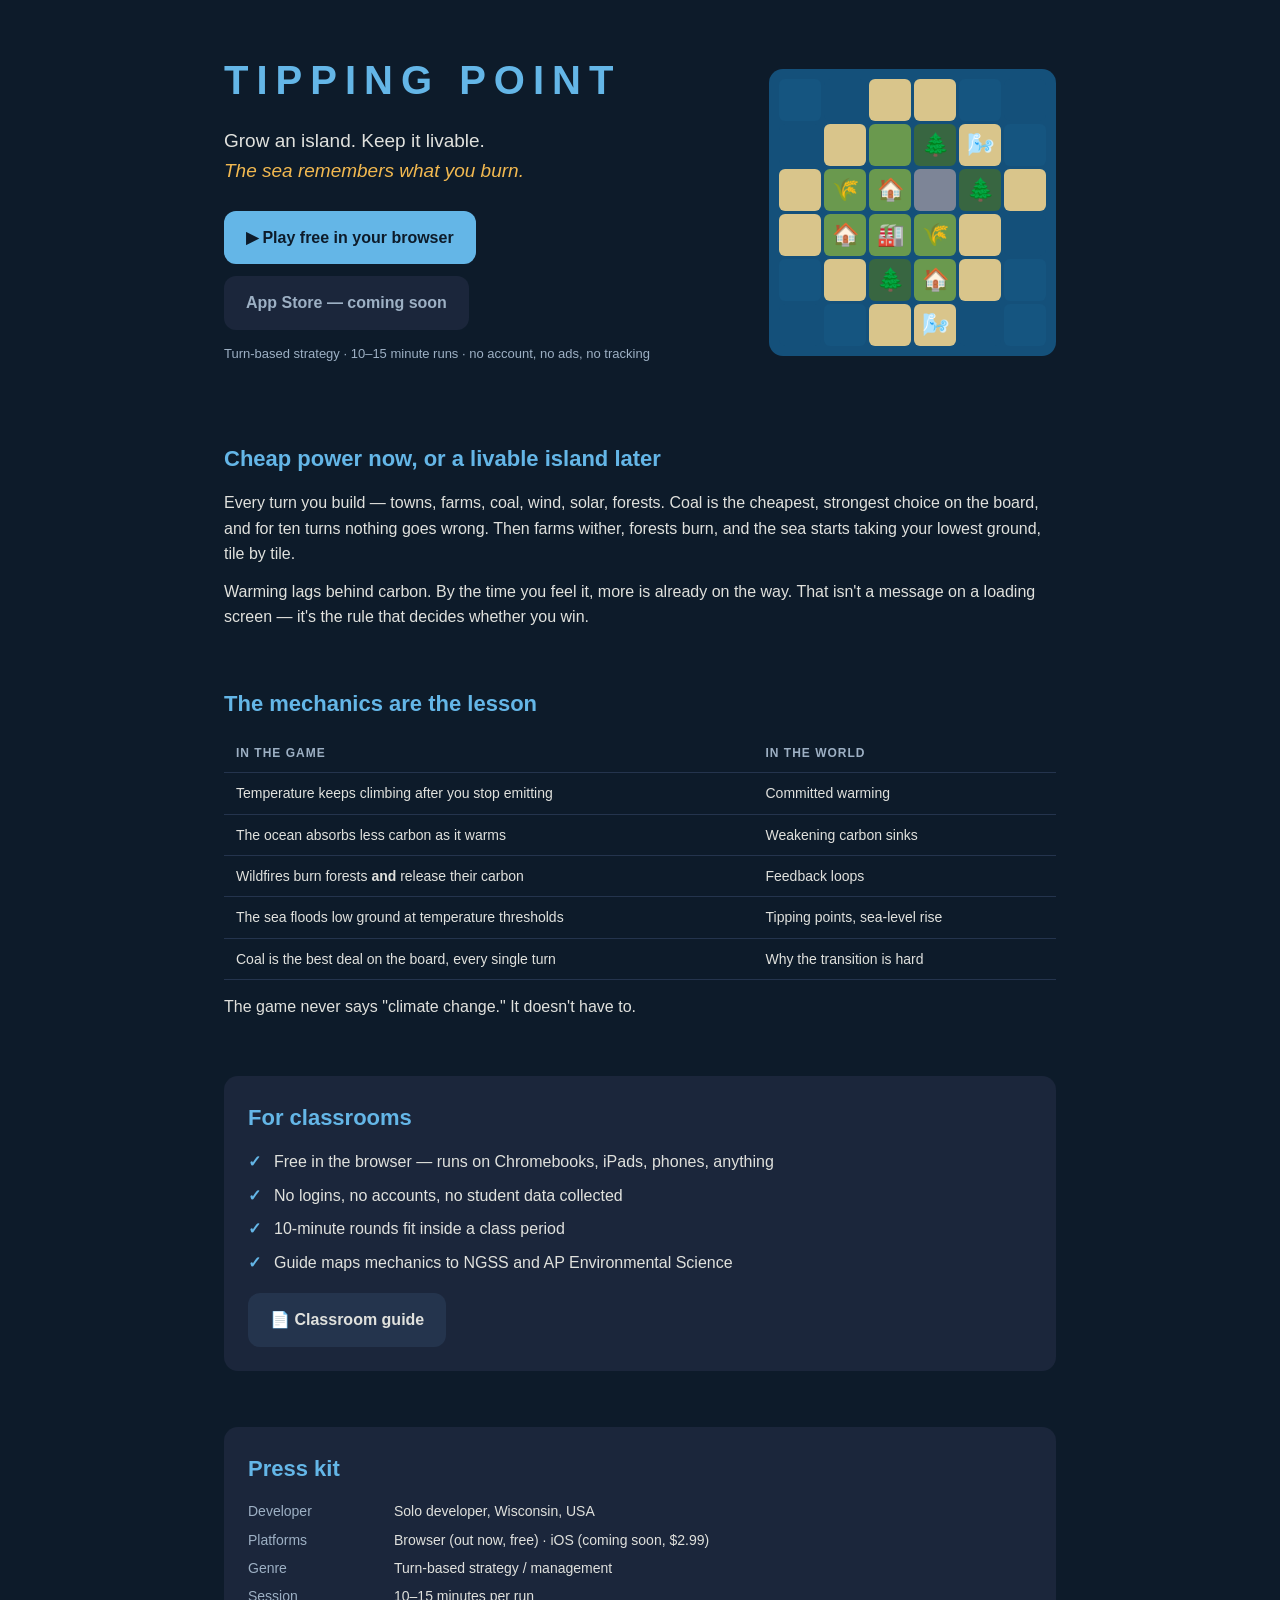
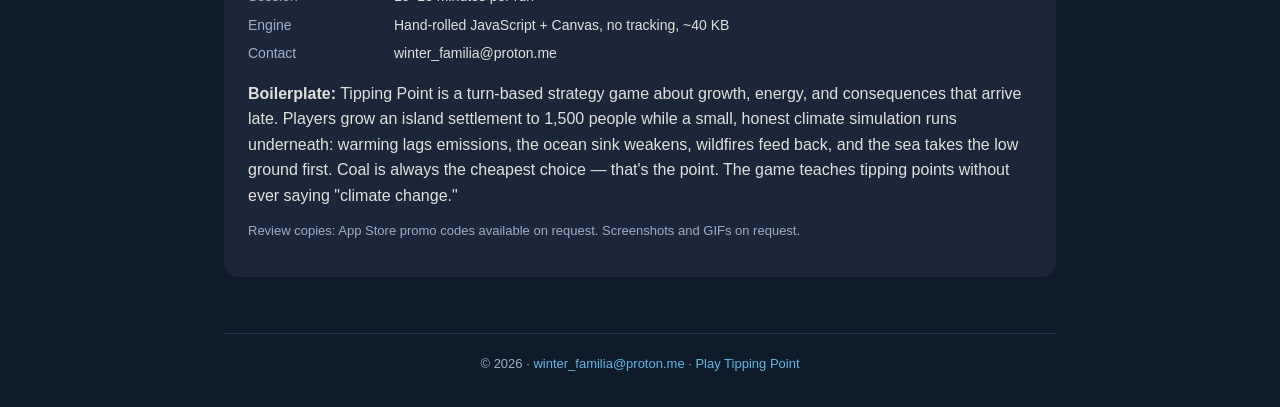
==== index.html @ 94456a1c "Tipping Point: playable game, landing page, classroom guide Turn-based island strategy game teaching" ====
<!DOCTYPE html>
<html lang="en">
<head>
<meta charset="UTF-8">
<meta name="viewport" content="width=device-width, initial-scale=1">
<title>Tipping Point — a strategy game where the sea remembers what you burn</title>
<meta name="description" content="A free turn-based island strategy game about growth, energy, and consequences that arrive late. Play in your browser — no account, no downloads, no ads.">
<meta property="og:title" content="Tipping Point">
<meta property="og:description" content="Grow an island. Keep it livable. The sea remembers what you burn.">
<meta property="og:type" content="website">
<link rel="icon" href="data:image/svg+xml,<svg xmlns=%22http://www.w3.org/2000/svg%22 viewBox=%220 0 100 100%22><text y=%22.9em%22 font-size=%2290%22>🏝️</text></svg>">
<style>
* { margin: 0; padding: 0; box-sizing: border-box; }
:root {
  --bg: #0d1b2a; --panel: #1b263b; --panel2: #24344d;
  --text: #e0e1dd; --dim: #9db0c4; --accent: #64b6e7; --warn: #f2b950;
  --ocean: #14507a; --coast: #d9c58b; --grass: #6a994e; --forest: #386641; --hill: #7d8597;
}
body {
  background: var(--bg); color: var(--text);
  font-family: -apple-system, "Segoe UI", Roboto, sans-serif;
  line-height: 1.6;
}
main { max-width: 880px; margin: 0 auto; padding: 48px 24px 32px; }
section { margin-bottom: 56px; }
h1 { font-size: 40px; letter-spacing: 8px; font-weight: 800; color: var(--accent); }
h2 { font-size: 22px; color: var(--accent); margin-bottom: 14px; }
p { margin-bottom: 12px; }
em { color: var(--warn); font-style: italic; }

.hero { display: flex; gap: 40px; align-items: center; flex-wrap: wrap; margin-bottom: 64px; }
.hero-text { flex: 1 1 380px; }
.tag { font-size: 19px; margin: 14px 0 24px; }
.cta { display: flex; gap: 12px; flex-wrap: wrap; margin-bottom: 14px; }
.btn {
  display: inline-block; padding: 14px 22px; border-radius: 12px; font-weight: 800;
  font-size: 16px; text-decoration: none; cursor: pointer;
}
.btn.play { background: var(--accent); color: #0d1b2a; }
.btn.play:hover { filter: brightness(1.1); }
.btn.soon { background: var(--panel); color: var(--dim); cursor: default; font-weight: 600; }
.btn.ghost { background: var(--panel2); color: var(--text); }
.fine { font-size: 13px; color: var(--dim); }

.island {
  flex: 0 0 auto; display: grid; grid-template-columns: repeat(6, 42px);
  gap: 3px; padding: 10px; background: var(--ocean); border-radius: 14px;
}
.island .t { width: 42px; height: 42px; border-radius: 6px; background: var(--ocean);
  display: flex; align-items: center; justify-content: center; font-size: 22px; }
.island .o  { background: #155580; }
.island .o2 { background: var(--ocean); }
.island .c  { background: var(--coast); }
.island .g  { background: var(--grass); }
.island .f  { background: var(--forest); }
.island .h  { background: var(--hill); }

table { border-collapse: collapse; width: 100%; font-size: 14px; }
th, td { text-align: left; padding: 9px 12px; border-bottom: 1px solid var(--panel2); }
th { color: var(--dim); font-weight: 600; font-size: 12px; text-transform: uppercase; letter-spacing: 1px; }

ul.checks { list-style: none; margin-bottom: 18px; }
ul.checks li { padding-left: 26px; position: relative; margin-bottom: 8px; }
ul.checks li::before { content: "✓"; position: absolute; left: 0; color: var(--accent); font-weight: 800; }

.card { background: var(--panel); border-radius: 14px; padding: 24px; }
dl.facts { display: grid; grid-template-columns: 130px 1fr; gap: 6px 16px; font-size: 14px; margin-bottom: 16px; }
dl.facts dt { color: var(--dim); }

footer { border-top: 1px solid var(--panel2); padding-top: 20px; font-size: 13px; color: var(--dim); text-align: center; }
footer a { color: var(--accent); text-decoration: none; }
</style>
</head>
<body>
<main>
  <section class="hero">
    <div class="hero-text">
      <h1>TIPPING POINT</h1>
      <p class="tag">Grow an island. Keep it livable.<br><em>The sea remembers what you burn.</em></p>
      <div class="cta">
        <a class="btn play" href="play/">▶ Play free in your browser</a>
        <span class="btn soon"> App Store — coming soon</span>
      </div>
      <p class="fine">Turn-based strategy · 10–15 minute runs · no account, no ads, no tracking</p>
    </div>
    <div class="island" aria-hidden="true">
      <div class="t o"></div><div class="t o2"></div><div class="t c"></div><div class="t c"></div><div class="t o"></div><div class="t o2"></div>
      <div class="t o2"></div><div class="t c"></div><div class="t g"></div><div class="t f">🌲</div><div class="t c">🌬️</div><div class="t o"></div>
      <div class="t c"></div><div class="t g">🌾</div><div class="t g">🏠</div><div class="t h"></div><div class="t f">🌲</div><div class="t c"></div>
      <div class="t c"></div><div class="t g">🏠</div><div class="t g">🏭</div><div class="t g">🌾</div><div class="t c"></div><div class="t o2"></div>
      <div class="t o"></div><div class="t c"></div><div class="t f">🌲</div><div class="t g">🏠</div><div class="t c"></div><div class="t o"></div>
      <div class="t o2"></div><div class="t o"></div><div class="t c"></div><div class="t c">🌬️</div><div class="t o2"></div><div class="t o"></div>
    </div>
  </section>

  <section>
    <h2>Cheap power now, or a livable island later</h2>
    <p>Every turn you build — towns, farms, coal, wind, solar, forests. Coal is the cheapest, strongest
    choice on the board, and for ten turns nothing goes wrong. Then farms wither, forests burn,
    and the sea starts taking your lowest ground, tile by tile.</p>
    <p>Warming lags behind carbon. By the time you feel it, more is already on the way. That isn't a
    message on a loading screen — it's the rule that decides whether you win.</p>
  </section>

  <section>
    <h2>The mechanics are the lesson</h2>
    <table>
      <tr><th>In the game</th><th>In the world</th></tr>
      <tr><td>Temperature keeps climbing after you stop emitting</td><td>Committed warming</td></tr>
      <tr><td>The ocean absorbs less carbon as it warms</td><td>Weakening carbon sinks</td></tr>
      <tr><td>Wildfires burn forests <b>and</b> release their carbon</td><td>Feedback loops</td></tr>
      <tr><td>The sea floods low ground at temperature thresholds</td><td>Tipping points, sea-level rise</td></tr>
      <tr><td>Coal is the best deal on the board, every single turn</td><td>Why the transition is hard</td></tr>
    </table>
    <p style="margin-top:14px">The game never says "climate change." It doesn't have to.</p>
  </section>

  <section class="card">
    <h2>For classrooms</h2>
    <ul class="checks">
      <li>Free in the browser — runs on Chromebooks, iPads, phones, anything</li>
      <li>No logins, no accounts, no student data collected</li>
      <li>10-minute rounds fit inside a class period</li>
      <li>Guide maps mechanics to NGSS and AP&nbsp;Environmental&nbsp;Science</li>
    </ul>
    <a class="btn ghost" href="teachers.html">📄 Classroom guide</a>
  </section>

  <section class="card">
    <h2>Press kit</h2>
    <dl class="facts">
      <dt>Developer</dt><dd>Solo developer, Wisconsin, USA</dd>
      <dt>Platforms</dt><dd>Browser (out now, free) · iOS (coming soon, $2.99)</dd>
      <dt>Genre</dt><dd>Turn-based strategy / management</dd>
      <dt>Session</dt><dd>10–15 minutes per run</dd>
      <dt>Engine</dt><dd>Hand-rolled JavaScript + Canvas, no tracking, ~40 KB</dd>
      <dt>Contact</dt><dd>winter_familia@proton.me</dd>
    </dl>
    <p><b>Boilerplate:</b> Tipping Point is a turn-based strategy game about growth, energy, and
    consequences that arrive late. Players grow an island settlement to 1,500 people while a small,
    honest climate simulation runs underneath: warming lags emissions, the ocean sink weakens,
    wildfires feed back, and the sea takes the low ground first. Coal is always the cheapest choice —
    that's the point. The game teaches tipping points without ever saying "climate change."</p>
    <p class="fine">Review copies: App Store promo codes available on request. Screenshots and GIFs on request.</p>
  </section>

  <footer>
    © 2026 · <a href="mailto:winter_familia@proton.me">winter_familia@proton.me</a> · <a href="play/">Play Tipping Point</a>
  </footer>
</main>
</body>
</html>
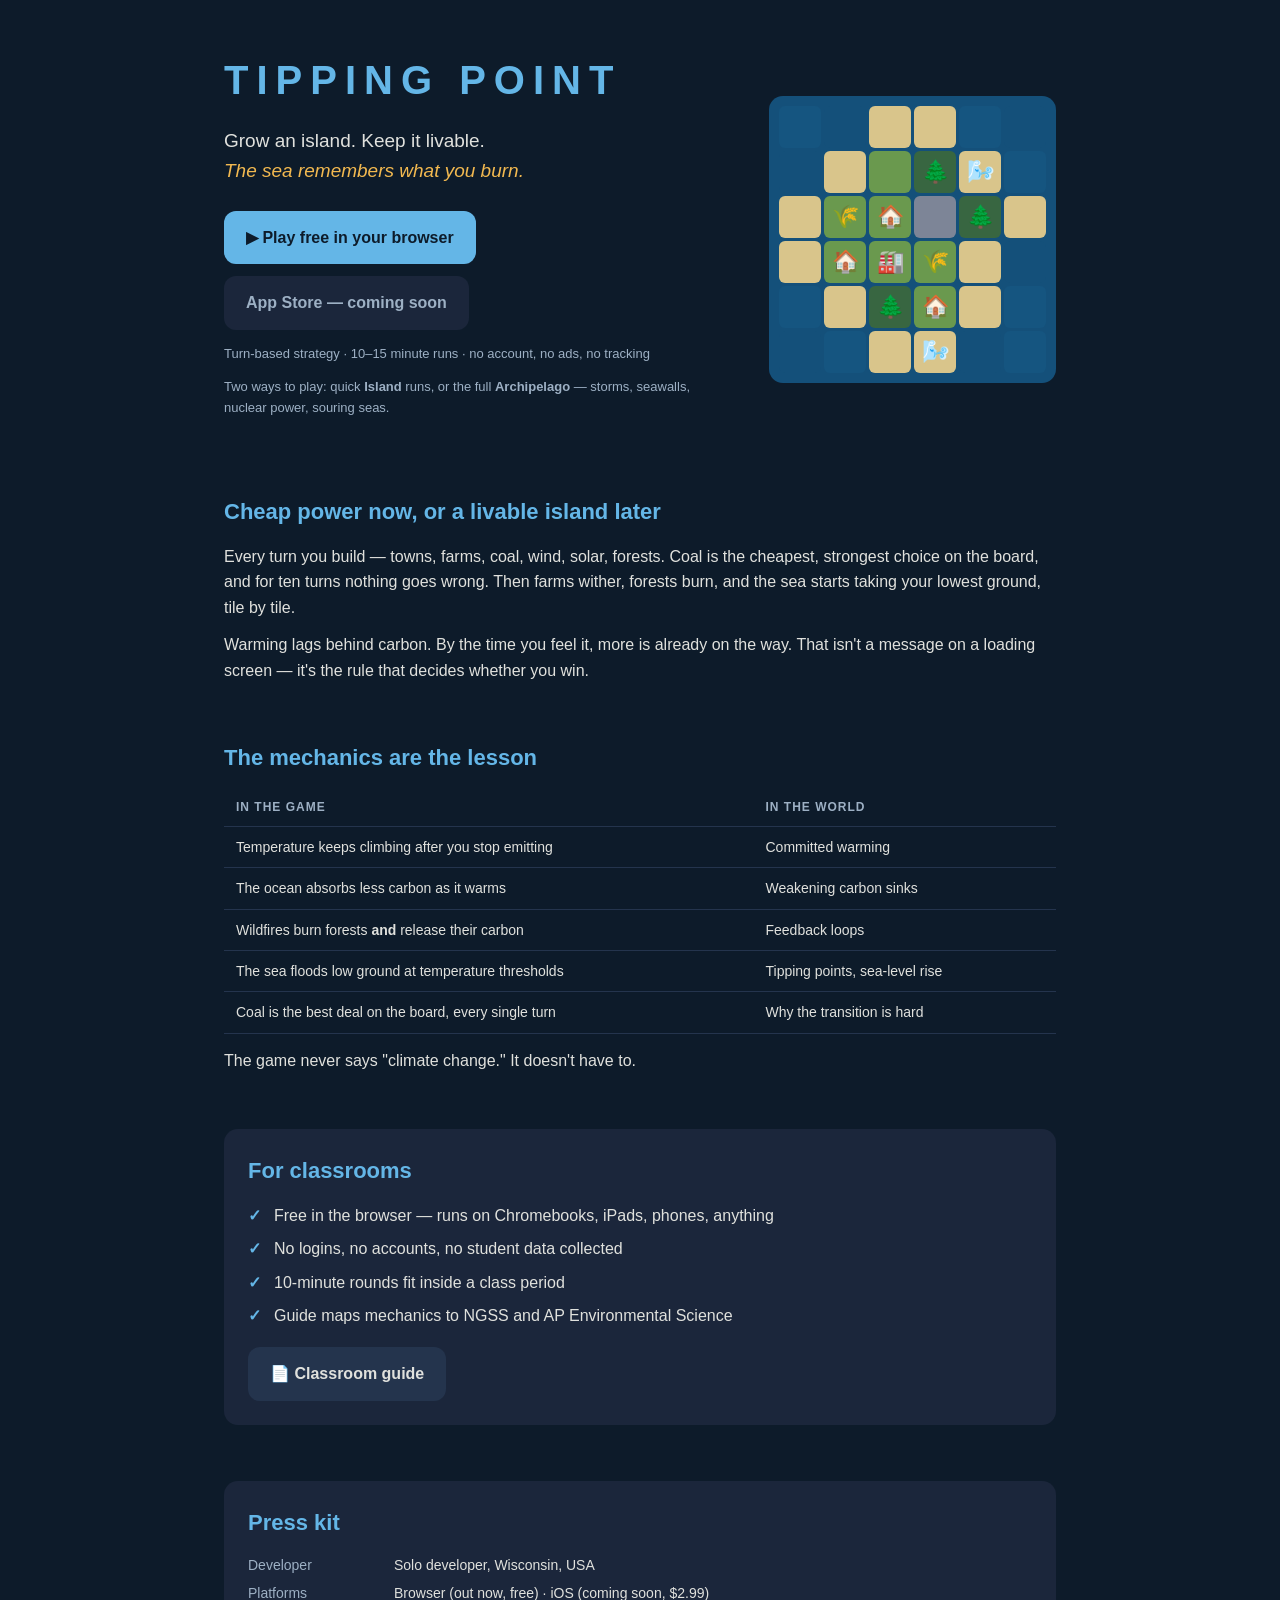
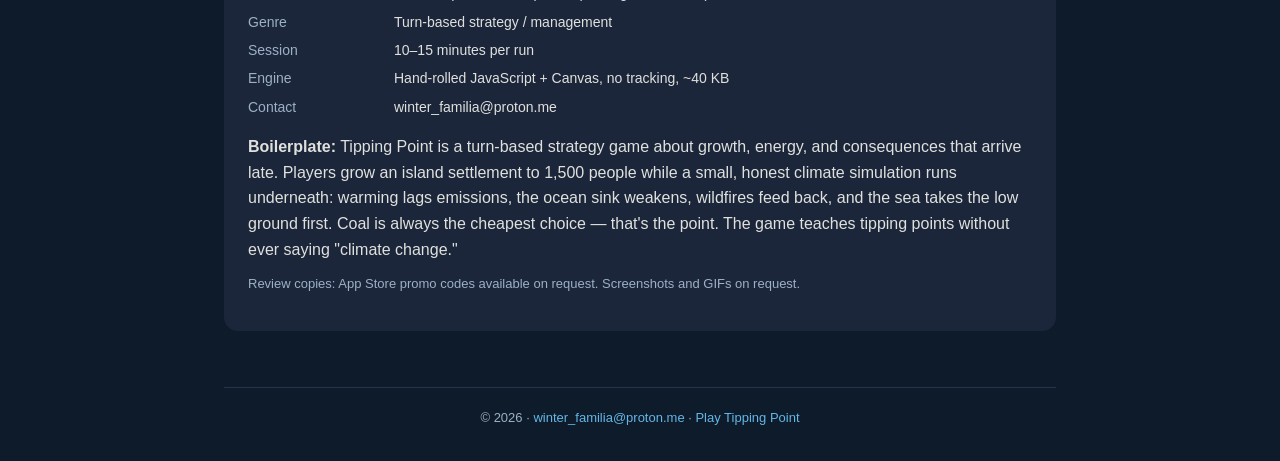
==== commit af6b6bb8: "Dual modes, visual overhaul, monetization hooks, real deploy URL Island (simple) vs Archipelago (com" ====
--- a/index.html
+++ b/index.html
@@ -82,6 +82,8 @@
         <span class="btn soon"> App Store — coming soon</span>
       </div>
       <p class="fine">Turn-based strategy · 10–15 minute runs · no account, no ads, no tracking</p>
+      <p class="fine">Two ways to play: quick <b>Island</b> runs, or the full <b>Archipelago</b> —
+      storms, seawalls, nuclear power, souring seas.</p>
     </div>
     <div class="island" aria-hidden="true">
       <div class="t o"></div><div class="t o2"></div><div class="t c"></div><div class="t c"></div><div class="t o"></div><div class="t o2"></div>
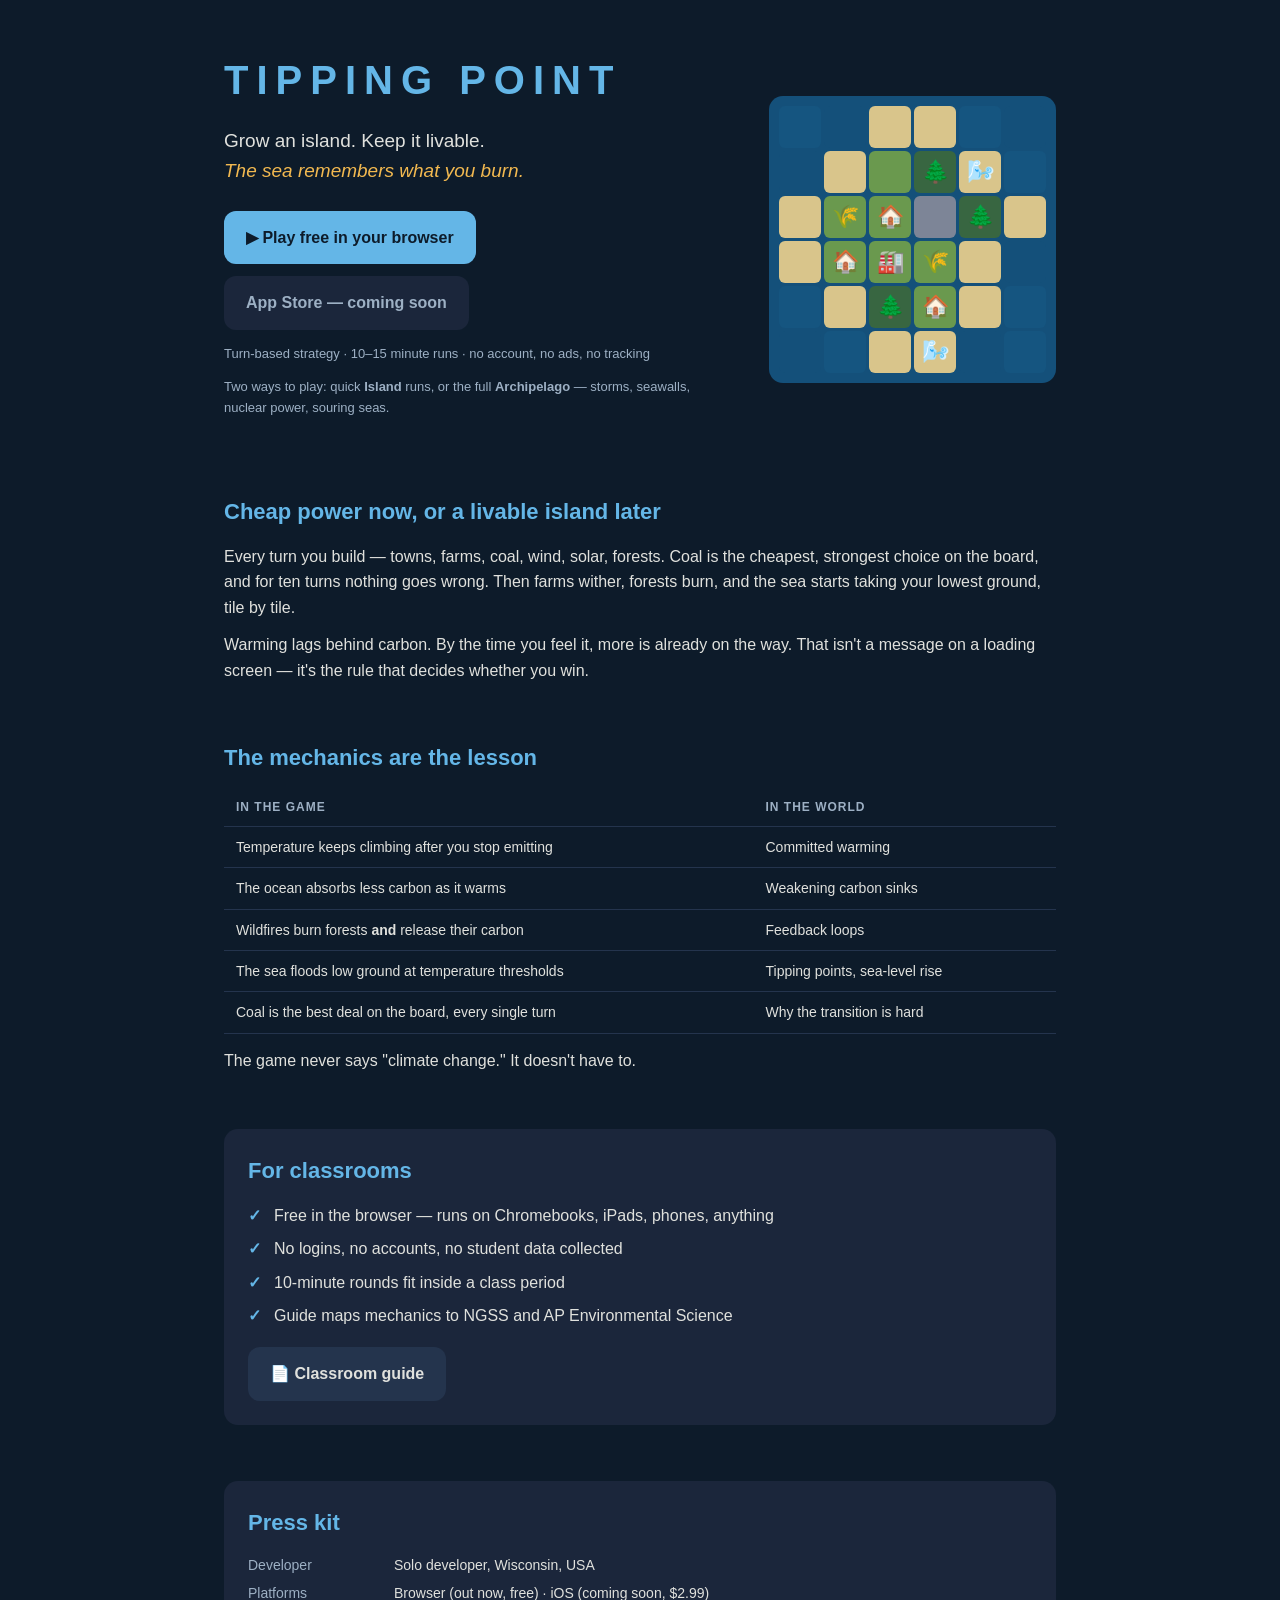
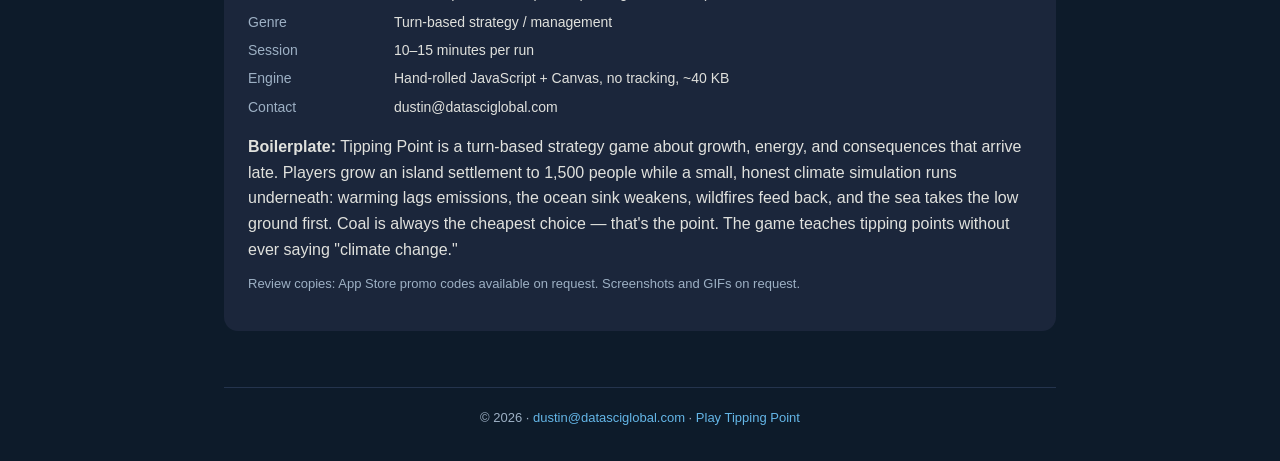
==== commit f79c6552: "Use professional contact email on landing page Co-Authored-By: Claude Fable 5 <noreply@anthropic.com" ====
--- a/index.html
+++ b/index.html
@@ -136,7 +136,7 @@
       <dt>Genre</dt><dd>Turn-based strategy / management</dd>
       <dt>Session</dt><dd>10–15 minutes per run</dd>
       <dt>Engine</dt><dd>Hand-rolled JavaScript + Canvas, no tracking, ~40 KB</dd>
-      <dt>Contact</dt><dd>winter_familia@proton.me</dd>
+      <dt>Contact</dt><dd>dustin@datasciglobal.com</dd>
     </dl>
     <p><b>Boilerplate:</b> Tipping Point is a turn-based strategy game about growth, energy, and
     consequences that arrive late. Players grow an island settlement to 1,500 people while a small,
@@ -147,7 +147,7 @@
   </section>
 
   <footer>
-    © 2026 · <a href="mailto:winter_familia@proton.me">winter_familia@proton.me</a> · <a href="play/">Play Tipping Point</a>
+    © 2026 · <a href="mailto:dustin@datasciglobal.com">dustin@datasciglobal.com</a> · <a href="play/">Play Tipping Point</a>
   </footer>
 </main>
 </body>
